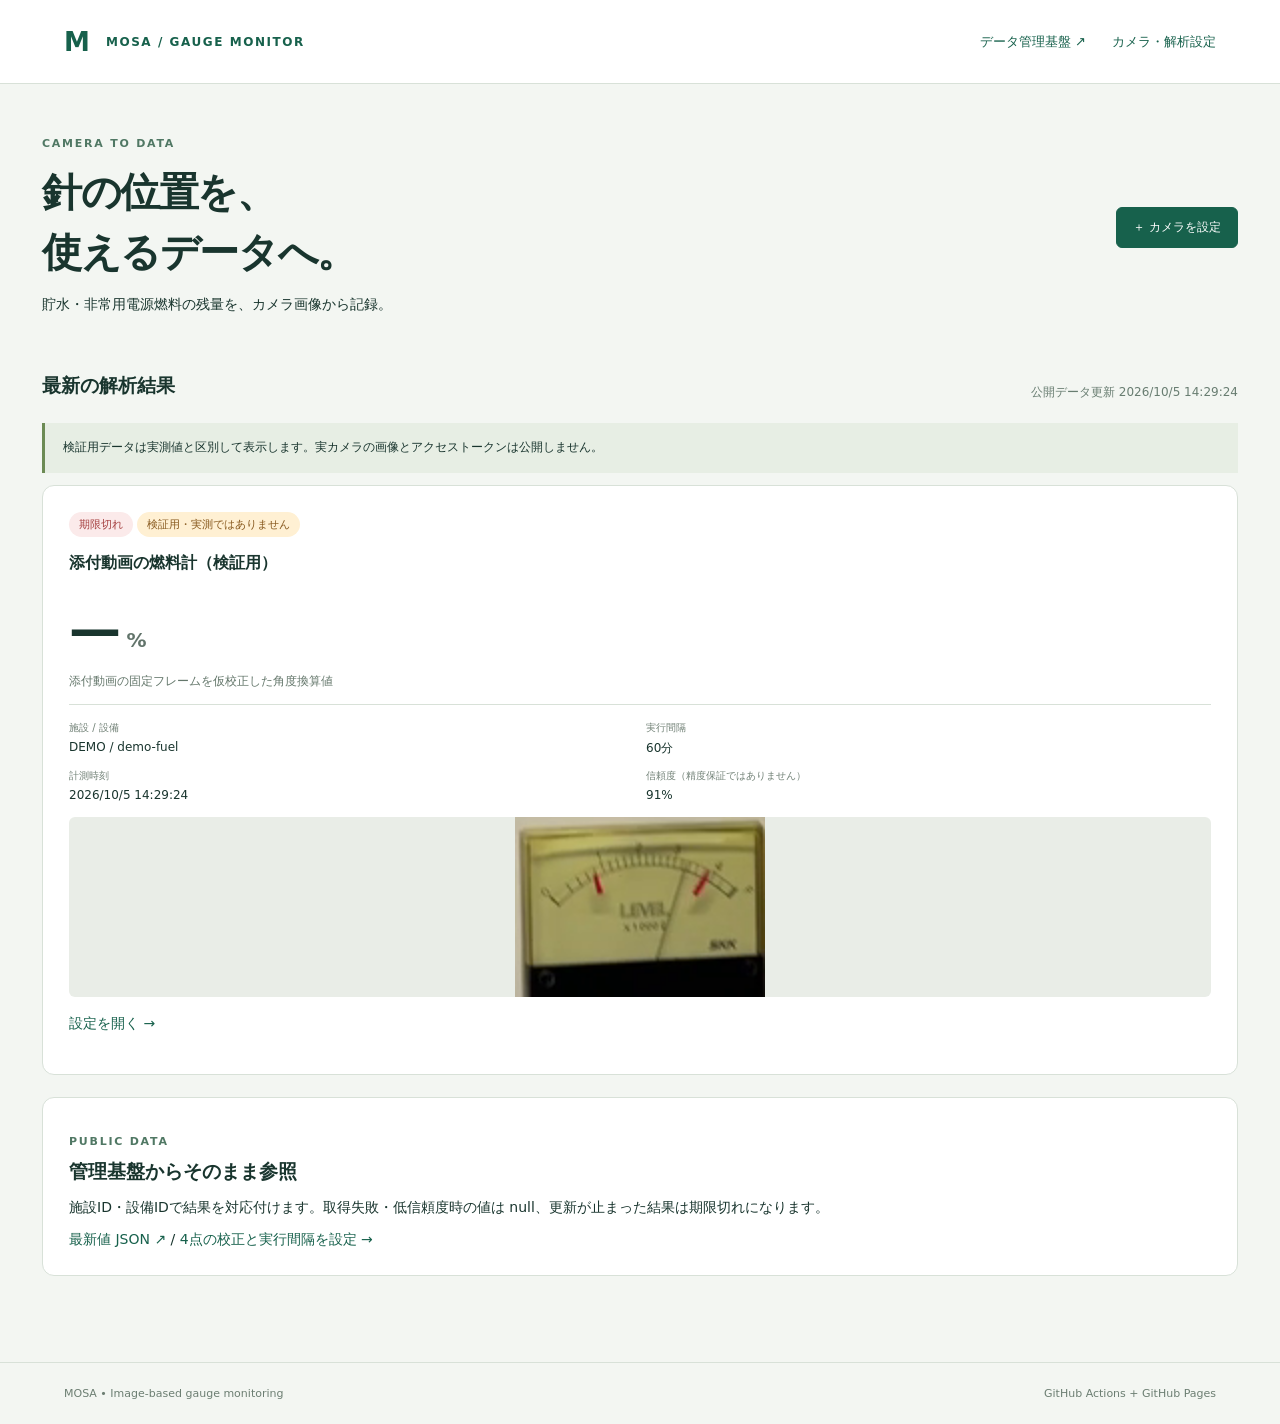
==== docs/index.html @ 387c4034 "Add calibrated camera gauge monitoring and public Pages dashboard" ====
<!doctype html><html lang="ja"><head><meta charset="utf-8"><meta name="viewport" content="width=device-width,initial-scale=1"><title>針式メーター監視 | MOSA</title><link rel="stylesheet" href="assets/style.css"></head><body><header><a class="brand" href="./">M <span>MOSA / GAUGE MONITOR</span></a><nav><a href="https://mosa-github.github.io/data_test_server_page/">データ管理基盤 ↗</a><a href="settings.html">カメラ・解析設定</a></nav></header><main><div class="hero"><div><p class="eyebrow">CAMERA TO DATA</p><h1>針の位置を、<br>使えるデータへ。</h1><p>貯水・非常用電源燃料の残量を、カメラ画像から記録。</p></div><a class="button primary" href="settings.html">＋ カメラを設定</a></div><div class="section-title"><h2>最新の解析結果</h2><span id="updated">読み込み中…</span></div><p class="notice">検証用データは実測値と区別して表示します。実カメラの画像とアクセストークンは公開しません。</p><div id="readings" class="cards"></div><section class="panel"><p class="eyebrow">PUBLIC DATA</p><h2>管理基盤からそのまま参照</h2><p>施設ID・設備IDで結果を対応付けます。取得失敗・低信頼度時の値は null、更新が止まった結果は期限切れになります。</p><a href="data/latest.json">最新値 JSON ↗</a> / <a href="settings.html">4点の校正と実行間隔を設定 →</a></section></main><footer>MOSA • Image-based gauge monitoring <span>GitHub Actions + GitHub Pages</span></footer><script type="module" src="assets/dashboard.js"></script></body></html>
---- docs/assets/style.css ----
:root{font-family:"Noto Sans JP",system-ui,sans-serif;color:#19352e;background:#f3f6f2;font-size:14px;--green:#17614c;--line:#d8e1d8}*{box-sizing:border-box}body{margin:0}a{color:var(--green);text-decoration:none}a:hover{text-decoration:underline}header{min-height:84px;background:#fff;border-bottom:1px solid var(--line);padding:20px 5vw;display:flex;align-items:center;justify-content:space-between;gap:24px}.brand{font-size:26px;font-weight:700;display:flex;align-items:center;gap:16px}.brand span{font-size:12px;letter-spacing:.13em}nav{display:flex;gap:26px;font-size:13px}main{max-width:1260px;margin:auto;padding:42px 32px 64px}.hero{display:flex;justify-content:space-between;align-items:center;margin-bottom:45px}h1{font-size:40px;line-height:1.5;letter-spacing:-.035em;margin:12px 0}h2{font-size:19px;margin:0 0 12px}h3{font-size:16px}.eyebrow{letter-spacing:.16em;font-size:11px;font-weight:700;color:#507864}.muted,small{color:#62746b}.section-title{display:flex;justify-content:space-between;align-items:center}.section-title span{font-size:12px;color:#687d71}.notice{background:#e7eee4;border-left:3px solid #6c8b54;padding:14px 18px;line-height:1.8;font-size:12px}.panel,.reading{background:white;border:1px solid var(--line);border-radius:12px;padding:26px;margin-bottom:22px}.cards{display:grid;grid-template-columns:repeat(auto-fit,minmax(280px,1fr));gap:20px}.reading .value{font-size:52px;font-weight:600;margin:25px 0 10px;letter-spacing:-.05em}.value small{font-size:20px;margin-left:8px}.badge{display:inline-block;padding:5px 10px;border-radius:20px;font-size:11px;background:#eaf4ec;color:#246044}.badge.error{background:#fbeaea;color:#a64141}.badge.demo{background:#fff0d3;color:#88591e}.meta{display:grid;grid-template-columns:1fr 1fr;gap:12px;border-top:1px solid var(--line);padding-top:16px;font-size:12px}.meta span{display:block;color:#718176;font-size:10px;margin-bottom:5px}button,.button{display:inline-flex;align-items:center;justify-content:center;gap:8px;border:1px solid #b9cbbf;background:white;color:var(--green);border-radius:6px;padding:11px 16px;font:inherit;font-size:12px;cursor:pointer}.primary{background:var(--green);color:white;border-color:var(--green)}button:disabled{opacity:.5;cursor:wait}button:hover,.button:hover{filter:brightness(.95);text-decoration:none}.toolbar{display:flex;flex-wrap:wrap;gap:10px;align-items:center;margin:15px 0}label{display:block;font-size:12px;color:#52665c;margin-bottom:14px}input,select{display:block;width:100%;margin-top:6px;padding:10px;border:1px solid #c9d5cd;border-radius:5px;background:white;color:#17382b;font:inherit;font-size:13px}input[type=checkbox]{width:auto;display:inline;margin-right:8px}input[hidden]{display:none}.grid2{display:grid;grid-template-columns:1fr 1fr;gap:0 18px}.layout{display:grid;grid-template-columns:minmax(0,1.65fr) minmax(280px,1fr);gap:24px}.stage{position:relative;line-height:0;touch-action:none;background:#182b24;min-height:240px;display:flex;align-items:center;justify-content:center;overflow:hidden;border-radius:7px}.image-wrap{position:relative;max-width:100%;width:100%}.stage img{width:100%;display:block}.stage svg{position:absolute;inset:0;width:100%;height:100%;cursor:crosshair}.point-buttons{display:grid;grid-template-columns:repeat(4,1fr);gap:8px;margin:18px 0}.point-buttons button{padding:12px 4px}.point-buttons button.active{background:var(--green);color:white}.point-list{font-size:12px;display:flex;flex-wrap:wrap;gap:12px;color:#657c6e}.result{padding:16px;background:#edf3ed;border-radius:6px;margin-top:18px;line-height:1.8}.result strong{font-size:23px;color:var(--green)}details{margin:18px 0}summary{cursor:pointer;font-weight:600;font-size:12px}details>div{margin-top:18px}.status{position:sticky;bottom:16px;background:#163b30;color:white;padding:14px 20px;border-radius:8px;margin:15px 0;white-space:pre-wrap;line-height:1.7}.status:empty{display:none}.subhero h1{font-size:30px}.subhero{margin-bottom:28px}code{word-break:break-all;font-size:12px}footer{padding:24px 5vw;border-top:1px solid var(--line);font-size:11px;color:#6c7e72;display:flex;justify-content:space-between}.hint{font-size:12px;line-height:1.8;color:#64776b}.preview{width:100%;height:180px;object-fit:contain;background:#e9ede7;border-radius:6px;margin-top:15px}@media(max-width:800px){header{padding:18px 22px;flex-wrap:wrap}nav{gap:18px}.brand span{font-size:10px}main{padding:25px 18px}.layout{grid-template-columns:1fr}.hero{display:block}h1{font-size:32px}.hero .button{margin-top:12px}.point-buttons{grid-template-columns:1fr 1fr}.panel{padding:20px}.grid2{gap:0 12px}.section-title{display:block}footer{gap:15px;flex-wrap:wrap}}
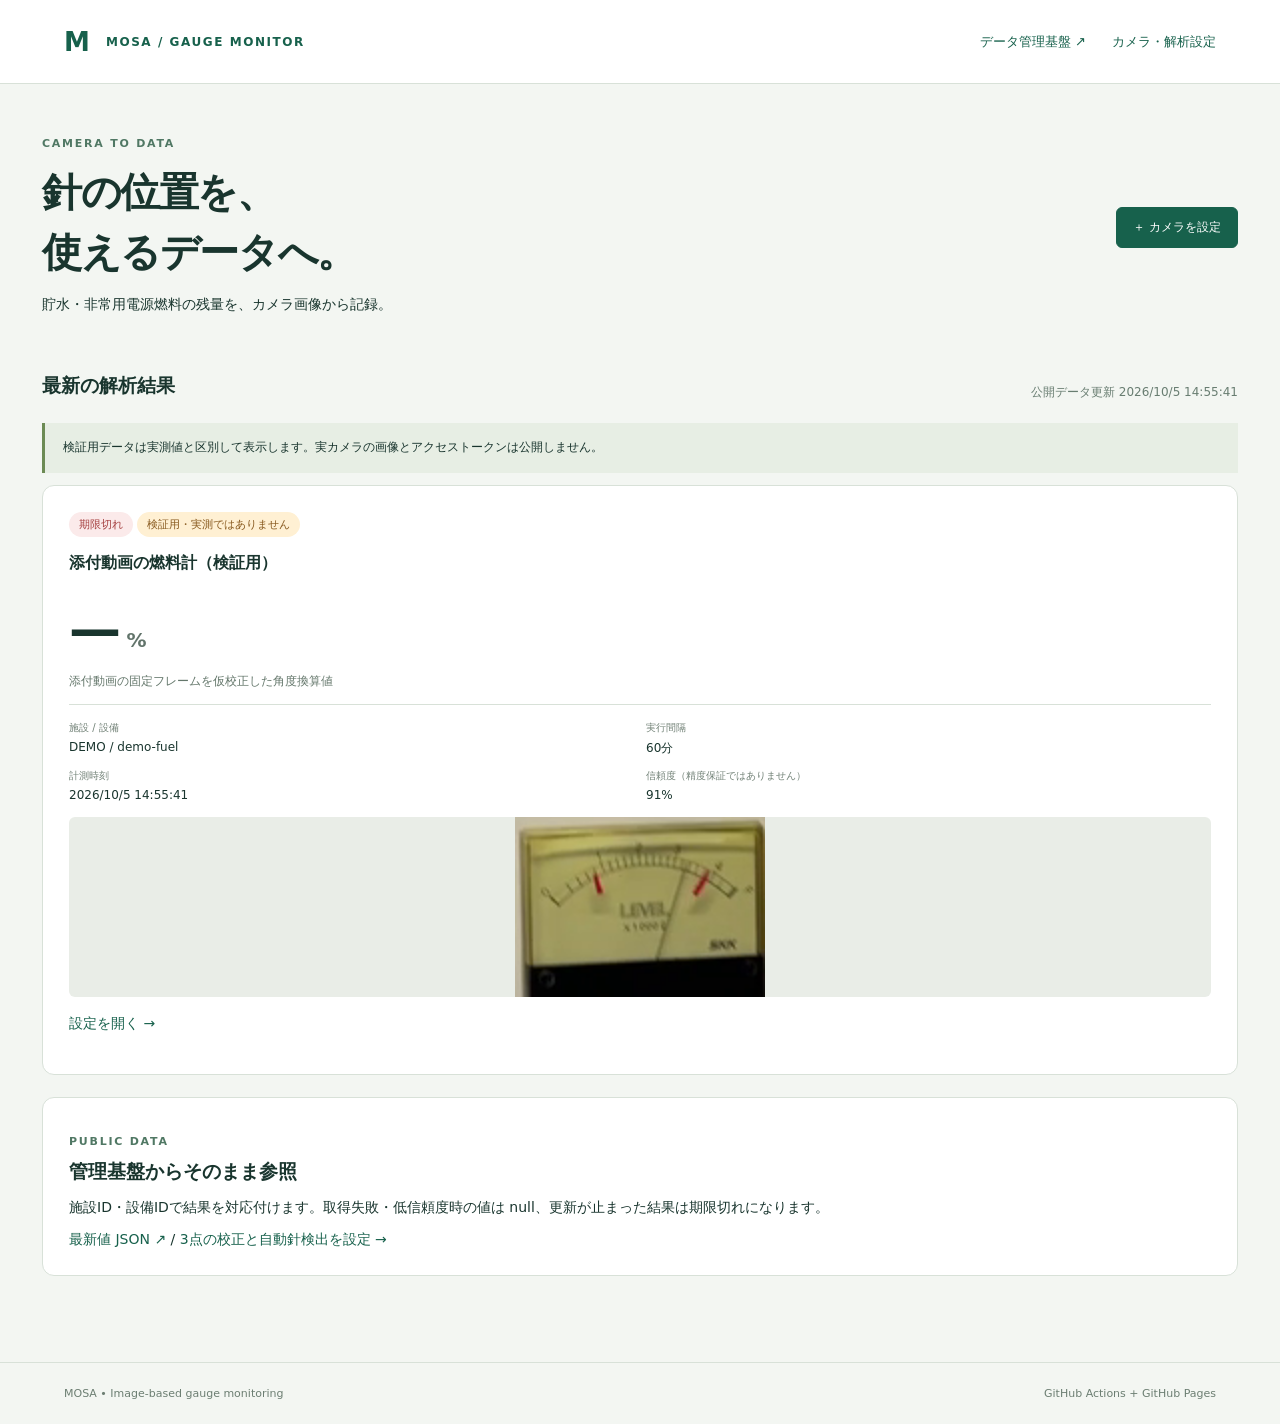
==== commit 14de28b3: "update" ====
--- a/docs/index.html
+++ b/docs/index.html
@@ -1 +1 @@
-<!doctype html><html lang="ja"><head><meta charset="utf-8"><meta name="viewport" content="width=device-width,initial-scale=1"><title>針式メーター監視 | MOSA</title><link rel="stylesheet" href="assets/style.css"></head><body><header><a class="brand" href="./">M <span>MOSA / GAUGE MONITOR</span></a><nav><a href="https://mosa-github.github.io/data_test_server_page/">データ管理基盤 ↗</a><a href="settings.html">カメラ・解析設定</a></nav></header><main><div class="hero"><div><p class="eyebrow">CAMERA TO DATA</p><h1>針の位置を、<br>使えるデータへ。</h1><p>貯水・非常用電源燃料の残量を、カメラ画像から記録。</p></div><a class="button primary" href="settings.html">＋ カメラを設定</a></div><div class="section-title"><h2>最新の解析結果</h2><span id="updated">読み込み中…</span></div><p class="notice">検証用データは実測値と区別して表示します。実カメラの画像とアクセストークンは公開しません。</p><div id="readings" class="cards"></div><section class="panel"><p class="eyebrow">PUBLIC DATA</p><h2>管理基盤からそのまま参照</h2><p>施設ID・設備IDで結果を対応付けます。取得失敗・低信頼度時の値は null、更新が止まった結果は期限切れになります。</p><a href="data/latest.json">最新値 JSON ↗</a> / <a href="settings.html">4点の校正と実行間隔を設定 →</a></section></main><footer>MOSA • Image-based gauge monitoring <span>GitHub Actions + GitHub Pages</span></footer><script type="module" src="assets/dashboard.js"></script></body></html>+<!doctype html><html lang="ja"><head><meta charset="utf-8"><meta name="viewport" content="width=device-width,initial-scale=1"><title>針式メーター監視 | MOSA</title><link rel="stylesheet" href="assets/style.css"></head><body><header><a class="brand" href="./">M <span>MOSA / GAUGE MONITOR</span></a><nav><a href="https://mosa-github.github.io/data_test_server_page/">データ管理基盤 ↗</a><a href="settings.html">カメラ・解析設定</a></nav></header><main><div class="hero"><div><p class="eyebrow">CAMERA TO DATA</p><h1>針の位置を、<br>使えるデータへ。</h1><p>貯水・非常用電源燃料の残量を、カメラ画像から記録。</p></div><a class="button primary" href="settings.html">＋ カメラを設定</a></div><div class="section-title"><h2>最新の解析結果</h2><span id="updated">読み込み中…</span></div><p class="notice">検証用データは実測値と区別して表示します。実カメラの画像とアクセストークンは公開しません。</p><div id="readings" class="cards"></div><section class="panel"><p class="eyebrow">PUBLIC DATA</p><h2>管理基盤からそのまま参照</h2><p>施設ID・設備IDで結果を対応付けます。取得失敗・低信頼度時の値は null、更新が止まった結果は期限切れになります。</p><a href="data/latest.json">最新値 JSON ↗</a> / <a href="settings.html">3点の校正と自動針検出を設定 →</a></section></main><footer>MOSA • Image-based gauge monitoring <span>GitHub Actions + GitHub Pages</span></footer><script type="module" src="assets/dashboard.js"></script></body></html>
--- a/docs/assets/style.css
+++ b/docs/assets/style.css
@@ -1 +1 @@
-:root{font-family:"Noto Sans JP",system-ui,sans-serif;color:#19352e;background:#f3f6f2;font-size:14px;--green:#17614c;--line:#d8e1d8}*{box-sizing:border-box}body{margin:0}a{color:var(--green);text-decoration:none}a:hover{text-decoration:underline}header{min-height:84px;background:#fff;border-bottom:1px solid var(--line);padding:20px 5vw;display:flex;align-items:center;justify-content:space-between;gap:24px}.brand{font-size:26px;font-weight:700;display:flex;align-items:center;gap:16px}.brand span{font-size:12px;letter-spacing:.13em}nav{display:flex;gap:26px;font-size:13px}main{max-width:1260px;margin:auto;padding:42px 32px 64px}.hero{display:flex;justify-content:space-between;align-items:center;margin-bottom:45px}h1{font-size:40px;line-height:1.5;letter-spacing:-.035em;margin:12px 0}h2{font-size:19px;margin:0 0 12px}h3{font-size:16px}.eyebrow{letter-spacing:.16em;font-size:11px;font-weight:700;color:#507864}.muted,small{color:#62746b}.section-title{display:flex;justify-content:space-between;align-items:center}.section-title span{font-size:12px;color:#687d71}.notice{background:#e7eee4;border-left:3px solid #6c8b54;padding:14px 18px;line-height:1.8;font-size:12px}.panel,.reading{background:white;border:1px solid var(--line);border-radius:12px;padding:26px;margin-bottom:22px}.cards{display:grid;grid-template-columns:repeat(auto-fit,minmax(280px,1fr));gap:20px}.reading .value{font-size:52px;font-weight:600;margin:25px 0 10px;letter-spacing:-.05em}.value small{font-size:20px;margin-left:8px}.badge{display:inline-block;padding:5px 10px;border-radius:20px;font-size:11px;background:#eaf4ec;color:#246044}.badge.error{background:#fbeaea;color:#a64141}.badge.demo{background:#fff0d3;color:#88591e}.meta{display:grid;grid-template-columns:1fr 1fr;gap:12px;border-top:1px solid var(--line);padding-top:16px;font-size:12px}.meta span{display:block;color:#718176;font-size:10px;margin-bottom:5px}button,.button{display:inline-flex;align-items:center;justify-content:center;gap:8px;border:1px solid #b9cbbf;background:white;color:var(--green);border-radius:6px;padding:11px 16px;font:inherit;font-size:12px;cursor:pointer}.primary{background:var(--green);color:white;border-color:var(--green)}button:disabled{opacity:.5;cursor:wait}button:hover,.button:hover{filter:brightness(.95);text-decoration:none}.toolbar{display:flex;flex-wrap:wrap;gap:10px;align-items:center;margin:15px 0}label{display:block;font-size:12px;color:#52665c;margin-bottom:14px}input,select{display:block;width:100%;margin-top:6px;padding:10px;border:1px solid #c9d5cd;border-radius:5px;background:white;color:#17382b;font:inherit;font-size:13px}input[type=checkbox]{width:auto;display:inline;margin-right:8px}input[hidden]{display:none}.grid2{display:grid;grid-template-columns:1fr 1fr;gap:0 18px}.layout{display:grid;grid-template-columns:minmax(0,1.65fr) minmax(280px,1fr);gap:24px}.stage{position:relative;line-height:0;touch-action:none;background:#182b24;min-height:240px;display:flex;align-items:center;justify-content:center;overflow:hidden;border-radius:7px}.image-wrap{position:relative;max-width:100%;width:100%}.stage img{width:100%;display:block}.stage svg{position:absolute;inset:0;width:100%;height:100%;cursor:crosshair}.point-buttons{display:grid;grid-template-columns:repeat(4,1fr);gap:8px;margin:18px 0}.point-buttons button{padding:12px 4px}.point-buttons button.active{background:var(--green);color:white}.point-list{font-size:12px;display:flex;flex-wrap:wrap;gap:12px;color:#657c6e}.result{padding:16px;background:#edf3ed;border-radius:6px;margin-top:18px;line-height:1.8}.result strong{font-size:23px;color:var(--green)}details{margin:18px 0}summary{cursor:pointer;font-weight:600;font-size:12px}details>div{margin-top:18px}.status{position:sticky;bottom:16px;background:#163b30;color:white;padding:14px 20px;border-radius:8px;margin:15px 0;white-space:pre-wrap;line-height:1.7}.status:empty{display:none}.subhero h1{font-size:30px}.subhero{margin-bottom:28px}code{word-break:break-all;font-size:12px}footer{padding:24px 5vw;border-top:1px solid var(--line);font-size:11px;color:#6c7e72;display:flex;justify-content:space-between}.hint{font-size:12px;line-height:1.8;color:#64776b}.preview{width:100%;height:180px;object-fit:contain;background:#e9ede7;border-radius:6px;margin-top:15px}@media(max-width:800px){header{padding:18px 22px;flex-wrap:wrap}nav{gap:18px}.brand span{font-size:10px}main{padding:25px 18px}.layout{grid-template-columns:1fr}.hero{display:block}h1{font-size:32px}.hero .button{margin-top:12px}.point-buttons{grid-template-columns:1fr 1fr}.panel{padding:20px}.grid2{gap:0 12px}.section-title{display:block}footer{gap:15px;flex-wrap:wrap}}+:root{font-family:"Noto Sans JP",system-ui,sans-serif;color:#19352e;background:#f3f6f2;font-size:14px;--green:#17614c;--line:#d8e1d8}*{box-sizing:border-box}body{margin:0}a{color:var(--green);text-decoration:none}a:hover{text-decoration:underline}header{min-height:84px;background:#fff;border-bottom:1px solid var(--line);padding:20px 5vw;display:flex;align-items:center;justify-content:space-between;gap:24px}.brand{font-size:26px;font-weight:700;display:flex;align-items:center;gap:16px}.brand span{font-size:12px;letter-spacing:.13em}nav{display:flex;gap:26px;font-size:13px}main{max-width:1260px;margin:auto;padding:42px 32px 64px}.hero{display:flex;justify-content:space-between;align-items:center;margin-bottom:45px}h1{font-size:40px;line-height:1.5;letter-spacing:-.035em;margin:12px 0}h2{font-size:19px;margin:0 0 12px}h3{font-size:16px}.eyebrow{letter-spacing:.16em;font-size:11px;font-weight:700;color:#507864}.muted,small{color:#62746b}.section-title{display:flex;justify-content:space-between;align-items:center}.section-title span{font-size:12px;color:#687d71}.notice{background:#e7eee4;border-left:3px solid #6c8b54;padding:14px 18px;line-height:1.8;font-size:12px}.panel,.reading{background:white;border:1px solid var(--line);border-radius:12px;padding:26px;margin-bottom:22px}.cards{display:grid;grid-template-columns:repeat(auto-fit,minmax(280px,1fr));gap:20px}.reading .value{font-size:52px;font-weight:600;margin:25px 0 10px;letter-spacing:-.05em}.value small{font-size:20px;margin-left:8px}.badge{display:inline-block;padding:5px 10px;border-radius:20px;font-size:11px;background:#eaf4ec;color:#246044}.badge.error{background:#fbeaea;color:#a64141}.badge.demo{background:#fff0d3;color:#88591e}.meta{display:grid;grid-template-columns:1fr 1fr;gap:12px;border-top:1px solid var(--line);padding-top:16px;font-size:12px}.meta span{display:block;color:#718176;font-size:10px;margin-bottom:5px}button,.button{display:inline-flex;align-items:center;justify-content:center;gap:8px;border:1px solid #b9cbbf;background:white;color:var(--green);border-radius:6px;padding:11px 16px;font:inherit;font-size:12px;cursor:pointer}.primary{background:var(--green);color:white;border-color:var(--green)}button:disabled{opacity:.5;cursor:wait}button:hover,.button:hover{filter:brightness(.95);text-decoration:none}.toolbar{display:flex;flex-wrap:wrap;gap:10px;align-items:center;margin:15px 0}label{display:block;font-size:12px;color:#52665c;margin-bottom:14px}input,select{display:block;width:100%;margin-top:6px;padding:10px;border:1px solid #c9d5cd;border-radius:5px;background:white;color:#17382b;font:inherit;font-size:13px}input[type=checkbox]{width:auto;display:inline;margin-right:8px}input[hidden]{display:none}.grid2{display:grid;grid-template-columns:1fr 1fr;gap:0 18px}.layout{display:grid;grid-template-columns:minmax(0,1.65fr) minmax(280px,1fr);gap:24px}.stage{position:relative;line-height:0;touch-action:none;background:#182b24;min-height:240px;display:flex;align-items:center;justify-content:center;overflow:hidden;border-radius:7px}.image-wrap{position:relative;max-width:100%;width:100%}.stage img{width:100%;display:block}.stage svg{position:absolute;inset:0;width:100%;height:100%;cursor:crosshair}.point-buttons{display:grid;grid-template-columns:repeat(3,1fr);gap:8px;margin:18px 0}.point-buttons button{padding:12px 4px}.point-buttons button.active{background:var(--green);color:white}.point-list{font-size:12px;display:flex;flex-wrap:wrap;gap:12px;color:#657c6e}.result{padding:16px;background:#edf3ed;border-radius:6px;margin-top:18px;line-height:1.8}.result strong{font-size:23px;color:var(--green)}details{margin:18px 0}summary{cursor:pointer;font-weight:600;font-size:12px}details>div{margin-top:18px}.status{position:sticky;bottom:16px;background:#163b30;color:white;padding:14px 20px;border-radius:8px;margin:15px 0;white-space:pre-wrap;line-height:1.7}.status:empty{display:none}.subhero h1{font-size:30px}.subhero{margin-bottom:28px}code{word-break:break-all;font-size:12px}footer{padding:24px 5vw;border-top:1px solid var(--line);font-size:11px;color:#6c7e72;display:flex;justify-content:space-between}.hint{font-size:12px;line-height:1.8;color:#64776b}.preview{width:100%;height:180px;object-fit:contain;background:#e9ede7;border-radius:6px;margin-top:15px}@media(max-width:800px){header{padding:18px 22px;flex-wrap:wrap}nav{gap:18px}.brand span{font-size:10px}main{padding:25px 18px}.layout{grid-template-columns:1fr}.hero{display:block}h1{font-size:32px}.hero .button{margin-top:12px}.point-buttons{grid-template-columns:1fr 1fr}.panel{padding:20px}.grid2{gap:0 12px}.section-title{display:block}footer{gap:15px;flex-wrap:wrap}}
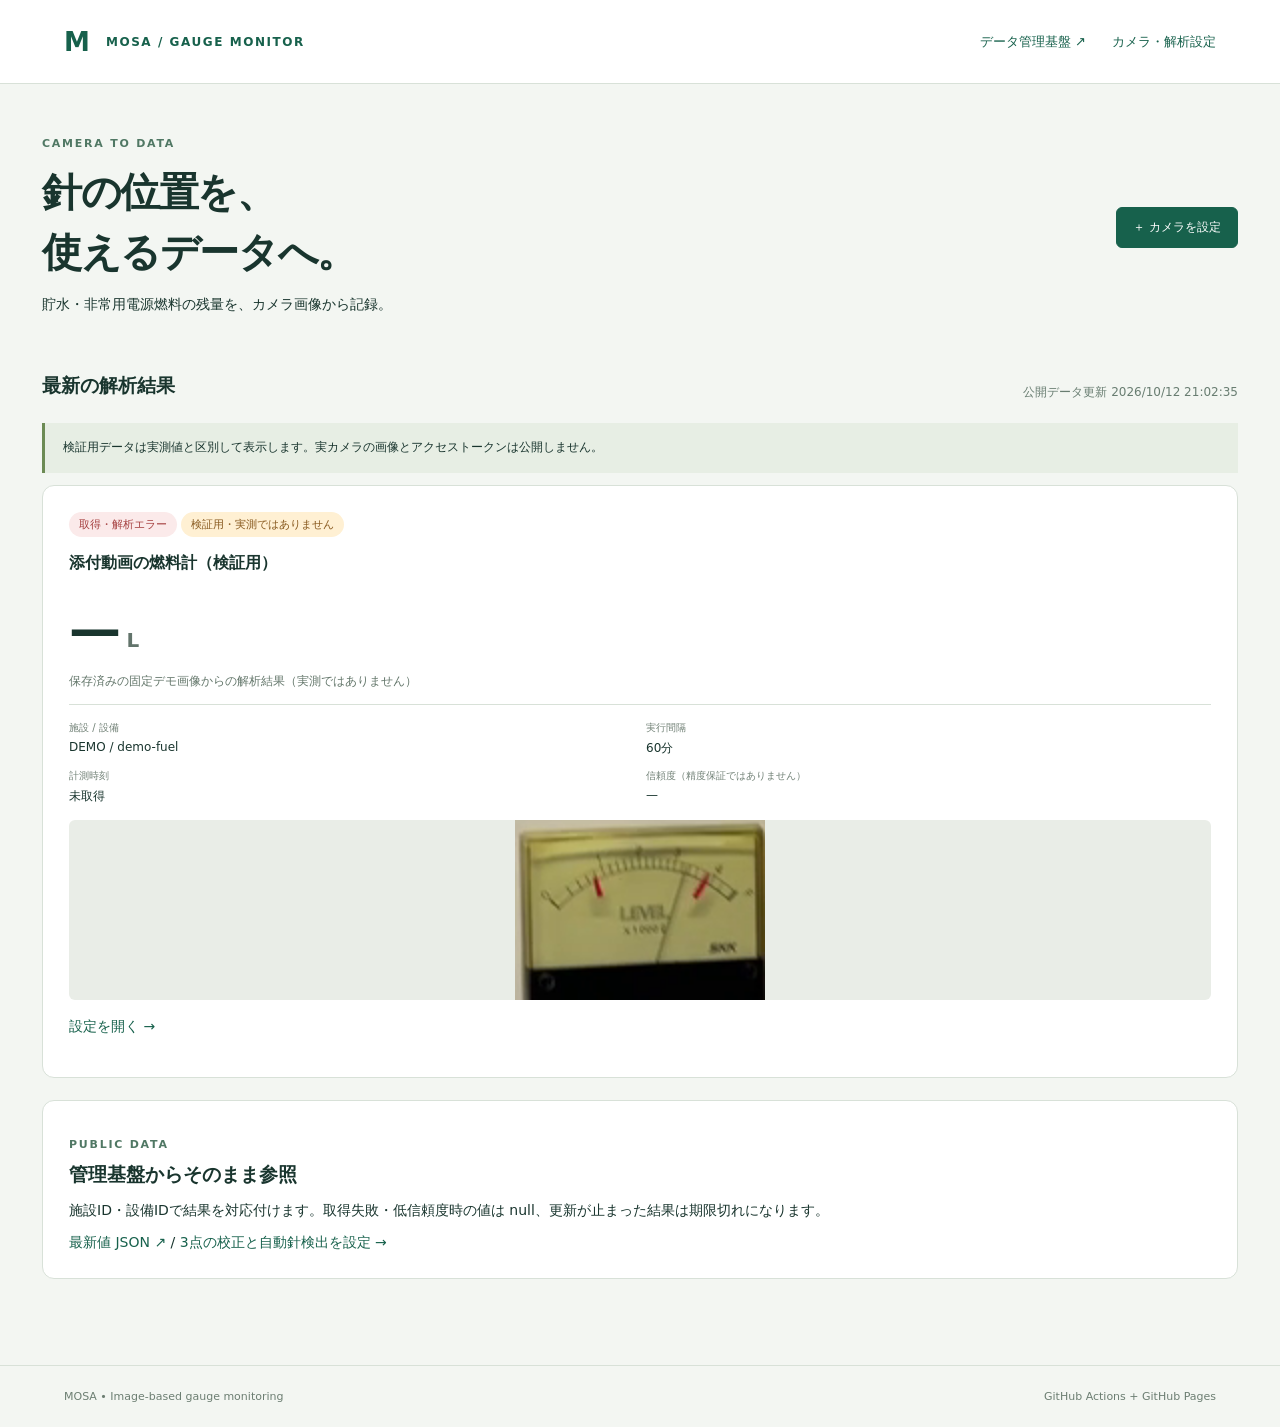
==== commit c8771c0b: "Persist uploaded demo images with gauge calibration" ====
--- a/docs/index.html
+++ b/docs/index.html
@@ -1 +1 @@
-<!doctype html><html lang="ja"><head><meta charset="utf-8"><meta name="viewport" content="width=device-width,initial-scale=1"><title>針式メーター監視 | MOSA</title><link rel="stylesheet" href="assets/style.css"></head><body><header><a class="brand" href="./">M <span>MOSA / GAUGE MONITOR</span></a><nav><a href="https://mosa-github.github.io/data_test_server_page/">データ管理基盤 ↗</a><a href="settings.html">カメラ・解析設定</a></nav></header><main><div class="hero"><div><p class="eyebrow">CAMERA TO DATA</p><h1>針の位置を、<br>使えるデータへ。</h1><p>貯水・非常用電源燃料の残量を、カメラ画像から記録。</p></div><a class="button primary" href="settings.html">＋ カメラを設定</a></div><div class="section-title"><h2>最新の解析結果</h2><span id="updated">読み込み中…</span></div><p class="notice">検証用データは実測値と区別して表示します。実カメラの画像とアクセストークンは公開しません。</p><div id="readings" class="cards"></div><section class="panel"><p class="eyebrow">PUBLIC DATA</p><h2>管理基盤からそのまま参照</h2><p>施設ID・設備IDで結果を対応付けます。取得失敗・低信頼度時の値は null、更新が止まった結果は期限切れになります。</p><a href="data/latest.json">最新値 JSON ↗</a> / <a href="settings.html">3点の校正と自動針検出を設定 →</a></section></main><footer>MOSA • Image-based gauge monitoring <span>GitHub Actions + GitHub Pages</span></footer><script type="module" src="assets/dashboard.js"></script></body></html>+<!doctype html><html lang="ja"><head><meta charset="utf-8"><meta name="viewport" content="width=device-width,initial-scale=1"><title>針式メーター監視 | MOSA</title><link rel="stylesheet" href="assets/style.css"></head><body><header><a class="brand" href="./">M <span>MOSA / GAUGE MONITOR</span></a><nav><a href="https://mosa-github.github.io/data_test_server_page/">データ管理基盤 ↗</a><a href="settings.html">カメラ・解析設定</a></nav></header><main><div class="hero"><div><p class="eyebrow">CAMERA TO DATA</p><h1>針の位置を、<br>使えるデータへ。</h1><p>貯水・非常用電源燃料の残量を、カメラ画像から記録。</p></div><a class="button primary" href="settings.html">＋ カメラを設定</a></div><div class="section-title"><h2>最新の解析結果</h2><span id="updated">読み込み中…</span></div><p class="notice">検証用データは実測値と区別して表示します。実カメラの画像とアクセストークンは公開しません。</p><div id="readings" class="cards"></div><section class="panel"><p class="eyebrow">PUBLIC DATA</p><h2>管理基盤からそのまま参照</h2><p>施設ID・設備IDで結果を対応付けます。取得失敗・低信頼度時の値は null、更新が止まった結果は期限切れになります。</p><a href="data/latest.json">最新値 JSON ↗</a> / <a href="settings.html">3点の校正と自動針検出を設定 →</a></section></main><footer>MOSA • Image-based gauge monitoring <span>GitHub Actions + GitHub Pages</span></footer><script type="module" src="assets/dashboard.js?v=20261013-1"></script></body></html>
--- a/docs/assets/style.css
+++ b/docs/assets/style.css
@@ -1 +1,11 @@
-:root{font-family:"Noto Sans JP",system-ui,sans-serif;color:#19352e;background:#f3f6f2;font-size:14px;--green:#17614c;--line:#d8e1d8}*{box-sizing:border-box}body{margin:0}a{color:var(--green);text-decoration:none}a:hover{text-decoration:underline}header{min-height:84px;background:#fff;border-bottom:1px solid var(--line);padding:20px 5vw;display:flex;align-items:center;justify-content:space-between;gap:24px}.brand{font-size:26px;font-weight:700;display:flex;align-items:center;gap:16px}.brand span{font-size:12px;letter-spacing:.13em}nav{display:flex;gap:26px;font-size:13px}main{max-width:1260px;margin:auto;padding:42px 32px 64px}.hero{display:flex;justify-content:space-between;align-items:center;margin-bottom:45px}h1{font-size:40px;line-height:1.5;letter-spacing:-.035em;margin:12px 0}h2{font-size:19px;margin:0 0 12px}h3{font-size:16px}.eyebrow{letter-spacing:.16em;font-size:11px;font-weight:700;color:#507864}.muted,small{color:#62746b}.section-title{display:flex;justify-content:space-between;align-items:center}.section-title span{font-size:12px;color:#687d71}.notice{background:#e7eee4;border-left:3px solid #6c8b54;padding:14px 18px;line-height:1.8;font-size:12px}.panel,.reading{background:white;border:1px solid var(--line);border-radius:12px;padding:26px;margin-bottom:22px}.cards{display:grid;grid-template-columns:repeat(auto-fit,minmax(280px,1fr));gap:20px}.reading .value{font-size:52px;font-weight:600;margin:25px 0 10px;letter-spacing:-.05em}.value small{font-size:20px;margin-left:8px}.badge{display:inline-block;padding:5px 10px;border-radius:20px;font-size:11px;background:#eaf4ec;color:#246044}.badge.error{background:#fbeaea;color:#a64141}.badge.demo{background:#fff0d3;color:#88591e}.meta{display:grid;grid-template-columns:1fr 1fr;gap:12px;border-top:1px solid var(--line);padding-top:16px;font-size:12px}.meta span{display:block;color:#718176;font-size:10px;margin-bottom:5px}button,.button{display:inline-flex;align-items:center;justify-content:center;gap:8px;border:1px solid #b9cbbf;background:white;color:var(--green);border-radius:6px;padding:11px 16px;font:inherit;font-size:12px;cursor:pointer}.primary{background:var(--green);color:white;border-color:var(--green)}button:disabled{opacity:.5;cursor:wait}button:hover,.button:hover{filter:brightness(.95);text-decoration:none}.toolbar{display:flex;flex-wrap:wrap;gap:10px;align-items:center;margin:15px 0}label{display:block;font-size:12px;color:#52665c;margin-bottom:14px}input,select{display:block;width:100%;margin-top:6px;padding:10px;border:1px solid #c9d5cd;border-radius:5px;background:white;color:#17382b;font:inherit;font-size:13px}input[type=checkbox]{width:auto;display:inline;margin-right:8px}input[hidden]{display:none}.grid2{display:grid;grid-template-columns:1fr 1fr;gap:0 18px}.layout{display:grid;grid-template-columns:minmax(0,1.65fr) minmax(280px,1fr);gap:24px}.stage{position:relative;line-height:0;touch-action:none;background:#182b24;min-height:240px;display:flex;align-items:center;justify-content:center;overflow:hidden;border-radius:7px}.image-wrap{position:relative;max-width:100%;width:100%}.stage img{width:100%;display:block}.stage svg{position:absolute;inset:0;width:100%;height:100%;cursor:crosshair}.point-buttons{display:grid;grid-template-columns:repeat(3,1fr);gap:8px;margin:18px 0}.point-buttons button{padding:12px 4px}.point-buttons button.active{background:var(--green);color:white}.point-list{font-size:12px;display:flex;flex-wrap:wrap;gap:12px;color:#657c6e}.result{padding:16px;background:#edf3ed;border-radius:6px;margin-top:18px;line-height:1.8}.result strong{font-size:23px;color:var(--green)}details{margin:18px 0}summary{cursor:pointer;font-weight:600;font-size:12px}details>div{margin-top:18px}.status{position:sticky;bottom:16px;background:#163b30;color:white;padding:14px 20px;border-radius:8px;margin:15px 0;white-space:pre-wrap;line-height:1.7}.status:empty{display:none}.subhero h1{font-size:30px}.subhero{margin-bottom:28px}code{word-break:break-all;font-size:12px}footer{padding:24px 5vw;border-top:1px solid var(--line);font-size:11px;color:#6c7e72;display:flex;justify-content:space-between}.hint{font-size:12px;line-height:1.8;color:#64776b}.preview{width:100%;height:180px;object-fit:contain;background:#e9ede7;border-radius:6px;margin-top:15px}@media(max-width:800px){header{padding:18px 22px;flex-wrap:wrap}nav{gap:18px}.brand span{font-size:10px}main{padding:25px 18px}.layout{grid-template-columns:1fr}.hero{display:block}h1{font-size:32px}.hero .button{margin-top:12px}.point-buttons{grid-template-columns:1fr 1fr}.panel{padding:20px}.grid2{gap:0 12px}.section-title{display:block}footer{gap:15px;flex-wrap:wrap}}+:root{font-family:"Noto Sans JP",system-ui,sans-serif;color:#19352e;background:#f3f6f2;font-size:14px;--green:#17614c;--line:#d8e1d8}*{box-sizing:border-box}body{margin:0}a{color:var(--green);text-decoration:none}a:hover{text-decoration:underline}header{min-height:84px;background:#fff;border-bottom:1px solid var(--line);padding:20px 5vw;display:flex;align-items:center;justify-content:space-between;gap:24px}.brand{font-size:26px;font-weight:700;display:flex;align-items:center;gap:16px}.brand span{font-size:12px;letter-spacing:.13em}nav{display:flex;gap:26px;font-size:13px}main{max-width:1260px;margin:auto;padding:42px 32px 64px}.hero{display:flex;justify-content:space-between;align-items:center;margin-bottom:45px}h1{font-size:40px;line-height:1.5;letter-spacing:-.035em;margin:12px 0}h2{font-size:19px;margin:0 0 12px}h3{font-size:16px}.eyebrow{letter-spacing:.16em;font-size:11px;font-weight:700;color:#507864}.muted,small{color:#62746b}.section-title{display:flex;justify-content:space-between;align-items:center}.section-title span{font-size:12px;color:#687d71}.notice{background:#e7eee4;border-left:3px solid #6c8b54;padding:14px 18px;line-height:1.8;font-size:12px}.panel,.reading{background:white;border:1px solid var(--line);border-radius:12px;padding:26px;margin-bottom:22px}.cards{display:grid;grid-template-columns:repeat(auto-fit,minmax(280px,1fr));gap:20px}.reading .value{font-size:52px;font-weight:600;margin:25px 0 10px;letter-spacing:-.05em}.value small{font-size:20px;margin-left:8px}.badge{display:inline-block;padding:5px 10px;border-radius:20px;font-size:11px;background:#eaf4ec;color:#246044}.badge.error{background:#fbeaea;color:#a64141}.badge.demo{background:#fff0d3;color:#88591e}.meta{display:grid;grid-template-columns:1fr 1fr;gap:12px;border-top:1px solid var(--line);padding-top:16px;font-size:12px}.meta span{display:block;color:#718176;font-size:10px;margin-bottom:5px}button,.button{display:inline-flex;align-items:center;justify-content:center;gap:8px;border:1px solid #b9cbbf;background:white;color:var(--green);border-radius:6px;padding:11px 16px;font:inherit;font-size:12px;cursor:pointer}.primary{background:var(--green);color:white;border-color:var(--green)}button:disabled{opacity:.5;cursor:wait}button:hover,.button:hover{filter:brightness(.95);text-decoration:none}.toolbar{display:flex;flex-wrap:wrap;gap:10px;align-items:center;margin:15px 0}label{display:block;font-size:12px;color:#52665c;margin-bottom:14px}input,select{display:block;width:100%;margin-top:6px;padding:10px;border:1px solid #c9d5cd;border-radius:5px;background:white;color:#17382b;font:inherit;font-size:13px}input[type=checkbox]{width:auto;display:inline;margin-right:8px}input[hidden]{display:none}.grid2{display:grid;grid-template-columns:1fr 1fr;gap:0 18px}.layout{display:grid;grid-template-columns:minmax(0,1.65fr) minmax(280px,1fr);gap:24px}.stage{position:relative;line-height:0;touch-action:none;background:#182b24;min-height:240px;display:flex;align-items:center;justify-content:center;overflow:hidden;border-radius:7px}.image-wrap{position:relative;max-width:100%;width:100%}.stage img{width:100%;display:block}.stage svg{position:absolute;inset:0;width:100%;height:100%;cursor:crosshair}.point-buttons{display:grid;grid-template-columns:repeat(3,1fr);gap:8px;margin:18px 0}.point-buttons button{padding:12px 4px}.point-buttons button.active{background:var(--green);color:white}.point-list{font-size:12px;display:flex;flex-wrap:wrap;gap:12px;color:#657c6e}.result{padding:16px;background:#edf3ed;border-radius:6px;margin-top:18px;line-height:1.8}.result strong{font-size:23px;color:var(--green)}details{margin:18px 0}summary{cursor:pointer;font-weight:600;font-size:12px}details>div{margin-top:18px}.status{position:sticky;bottom:16px;background:#163b30;color:white;padding:14px 20px;border-radius:8px;margin:15px 0;white-space:pre-wrap;line-height:1.7}.status:empty{display:none}.subhero h1{font-size:30px}.subhero{margin-bottom:28px}code{word-break:break-all;font-size:12px}footer{padding:24px 5vw;border-top:1px solid var(--line);font-size:11px;color:#6c7e72;display:flex;justify-content:space-between}.hint{font-size:12px;line-height:1.8;color:#64776b}.preview{width:100%;height:180px;object-fit:contain;background:#e9ede7;border-radius:6px;margin-top:15px}@media(max-width:800px){header{padding:18px 22px;flex-wrap:wrap}nav{gap:18px}.brand span{font-size:10px}main{padding:25px 18px}.layout{grid-template-columns:1fr}.hero{display:block}h1{font-size:32px}.hero .button{margin-top:12px}.point-buttons{grid-template-columns:1fr 1fr}.panel{padding:20px}.grid2{gap:0 12px}.section-title{display:block}footer{gap:15px;flex-wrap:wrap}}.step-caption{font-size:12px;margin:18px 0 8px;color:#425b50}.perspective-buttons{display:grid;grid-template-columns:repeat(4,1fr);gap:8px;margin:12px 0}.perspective-buttons button.active{background:#7b2cbf;color:white;border-color:#7b2cbf}.disabled-controls{opacity:.45}.disabled-controls button{pointer-events:none}.test-box{margin-top:18px;border:1px solid #c9d8cf;background:#f7faf7;border-radius:9px;padding:16px;display:grid;grid-template-columns:minmax(0,1fr) auto;gap:10px 18px;align-items:center}.test-box p{margin:5px 0 0}.test-button{white-space:nowrap}.test-result{grid-column:1/-1;padding:12px 14px;border-radius:6px;background:#edf1ed;color:#586a60;line-height:1.7}.test-result strong{font-size:18px}.test-result.success{background:#e9f6ec;color:#1f653a;border:1px solid #b8dbbf}.test-result.error{background:#fff0ef;color:#9d2d27;border:1px solid #efc0bc}.test-result.running{background:#eef3f0;color:#466056}.publish-guide{background:#f5f8f4;border:1px solid #d7e1d7;border-radius:8px;padding:16px 18px;margin:12px 0 18px}.publish-guide h3{margin:0 0 8px}.publish-guide ol{margin:0;padding-left:22px;line-height:1.85;font-size:12px;color:#4e6358}.publish-guide li+li{margin-top:6px}@media(max-width:800px){.perspective-buttons{grid-template-columns:1fr 1fr}.test-box{grid-template-columns:1fr}.test-button{width:100%}}
+
+
+.source-status{margin:.65rem 0;padding:.7rem .85rem;border:1px solid #cfdad5;border-radius:10px;background:#f7faf8;line-height:1.55}
+.source-status.ok{border-color:#8fc7b1;background:#effaf5}
+.source-status.warn{border-color:#e3b663;background:#fff8e8}
+.source-status.off{color:#52645c;background:#f4f6f5}
+
+.simple-publish{background:#f4faf6;border:1px solid #b9d6c5;border-radius:10px;padding:18px;margin:12px 0 16px}.simple-publish h3{margin:0 0 12px}.publish-steps{display:grid;grid-template-columns:repeat(3,1fr);gap:10px;margin:10px 0 16px}.publish-steps>div{display:flex;align-items:flex-start;gap:9px;padding:11px;background:white;border:1px solid #d7e4db;border-radius:8px;font-size:12px;line-height:1.6}.publish-steps strong{display:flex;align-items:center;justify-content:center;min-width:24px;height:24px;border-radius:50%;background:var(--green);color:white}.publish-main{width:100%;font-size:15px;font-weight:700;padding:15px 18px}.camera-secret-note{background:#fff8e8;border:1px solid #e4c47f;border-radius:8px;padding:13px 15px;font-size:12px;line-height:1.8;margin-bottom:16px}.publish-readiness{display:grid;gap:7px;margin:10px 0 14px}.ready-row{display:flex;justify-content:space-between;gap:12px;padding:9px 11px;border-radius:7px;font-size:12px}.ready-row.ok{background:#e9f6ec;color:#245f3c}.ready-row.warn{background:#fff0ef;color:#9d2d27}.field-invalid{border:2px solid #c33!important;background:#fff6f5!important;box-shadow:0 0 0 2px rgba(195,51,51,.08)}.muted-inline{font-weight:400;color:#6c7e72}@media(max-width:800px){.publish-steps{grid-template-columns:1fr}.ready-row{display:block}.ready-row strong{display:block;margin-bottom:3px}}
+
+.danger-button{background:#fff0ef;color:#a62b22;border-color:#e6b6b1}.publish-delete{width:100%;margin-top:10px}.public-url-row{display:flex;gap:8px;align-items:center;margin-top:10px}.public-url-row code{flex:1;background:#fff;padding:9px 10px;border-radius:6px;border:1px solid #e4d6af;overflow-wrap:anywhere}@media(max-width:800px){.public-url-row{flex-direction:column;align-items:stretch}}
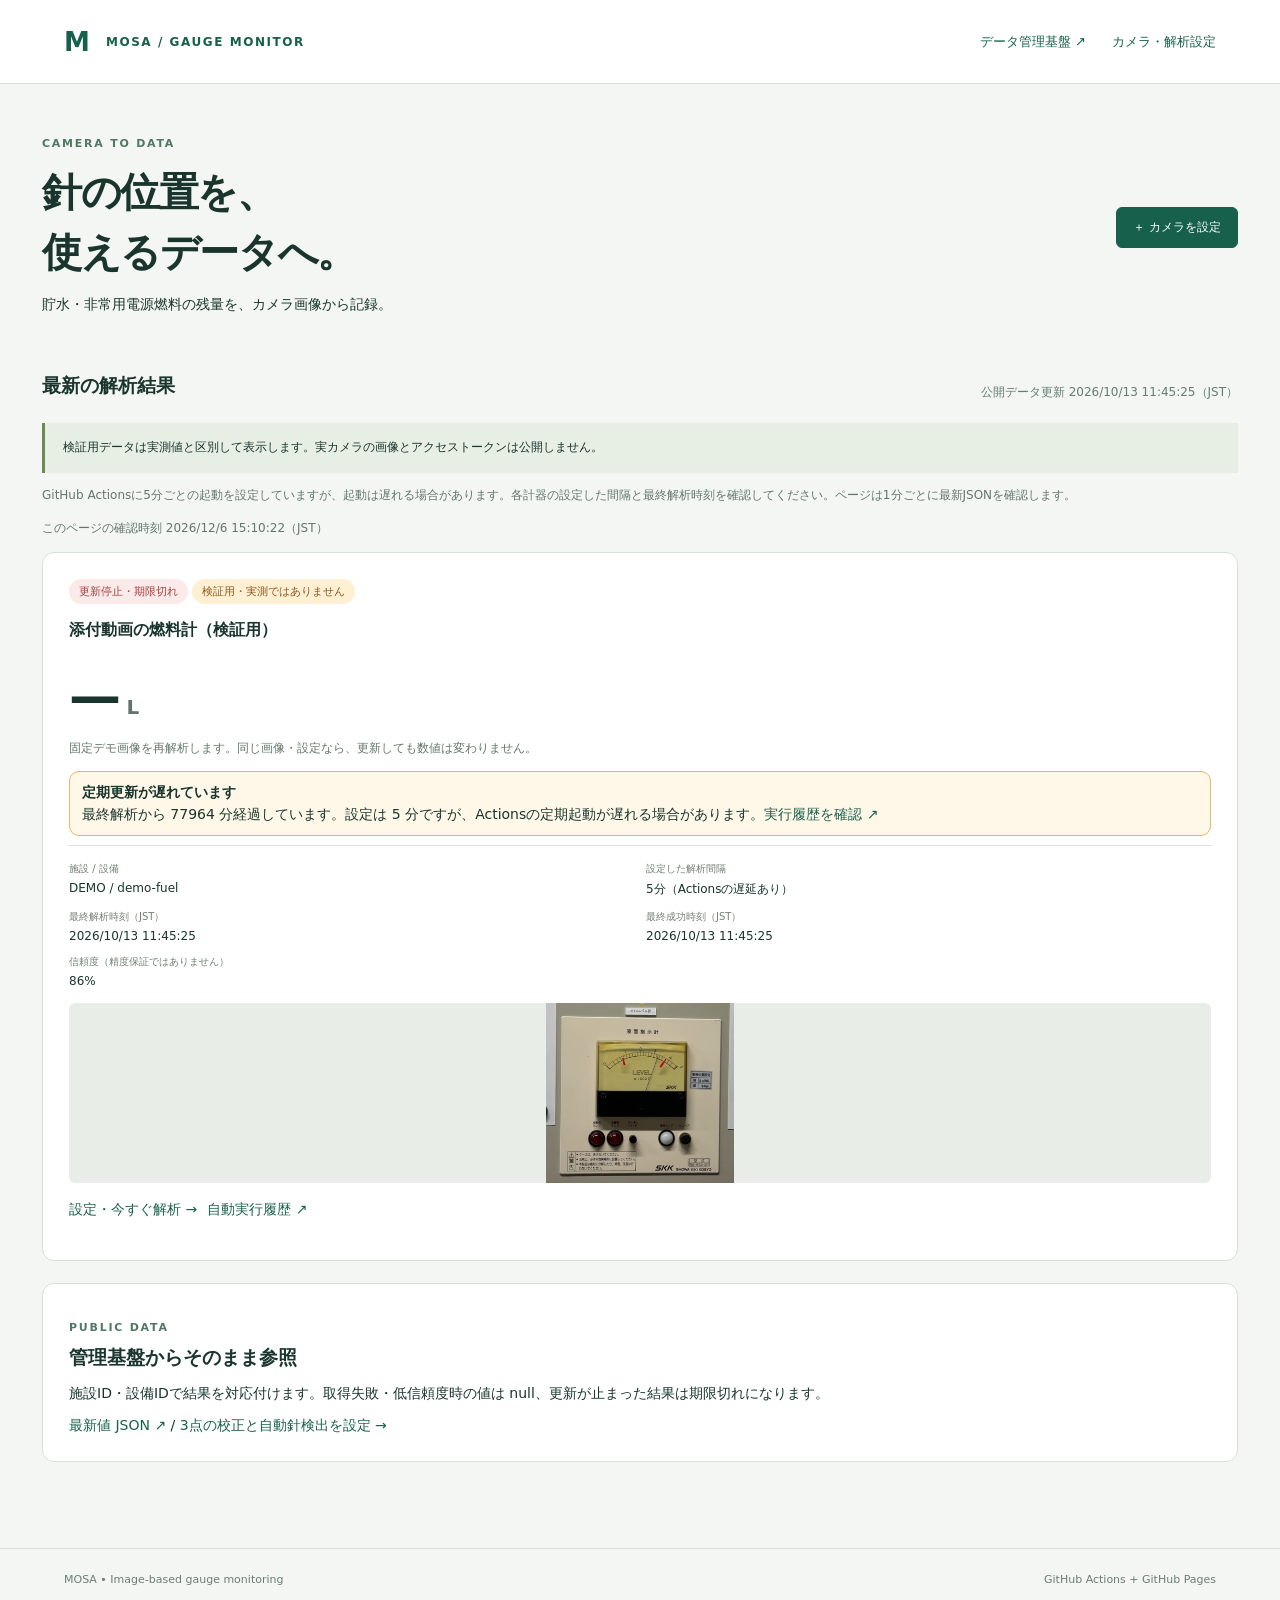
==== commit d006783a: "Clarify update delays and preserve scheduled gauge intervals" ====
--- a/docs/index.html
+++ b/docs/index.html
@@ -1 +1 @@
-<!doctype html><html lang="ja"><head><meta charset="utf-8"><meta name="viewport" content="width=device-width,initial-scale=1"><title>針式メーター監視 | MOSA</title><link rel="stylesheet" href="assets/style.css"></head><body><header><a class="brand" href="./">M <span>MOSA / GAUGE MONITOR</span></a><nav><a href="https://mosa-github.github.io/data_test_server_page/">データ管理基盤 ↗</a><a href="settings.html">カメラ・解析設定</a></nav></header><main><div class="hero"><div><p class="eyebrow">CAMERA TO DATA</p><h1>針の位置を、<br>使えるデータへ。</h1><p>貯水・非常用電源燃料の残量を、カメラ画像から記録。</p></div><a class="button primary" href="settings.html">＋ カメラを設定</a></div><div class="section-title"><h2>最新の解析結果</h2><span id="updated">読み込み中…</span></div><p class="notice">検証用データは実測値と区別して表示します。実カメラの画像とアクセストークンは公開しません。</p><div id="readings" class="cards"></div><section class="panel"><p class="eyebrow">PUBLIC DATA</p><h2>管理基盤からそのまま参照</h2><p>施設ID・設備IDで結果を対応付けます。取得失敗・低信頼度時の値は null、更新が止まった結果は期限切れになります。</p><a href="data/latest.json">最新値 JSON ↗</a> / <a href="settings.html">3点の校正と自動針検出を設定 →</a></section></main><footer>MOSA • Image-based gauge monitoring <span>GitHub Actions + GitHub Pages</span></footer><script type="module" src="assets/dashboard.js?v=20261013-1"></script></body></html>+<!doctype html><html lang="ja"><head><meta charset="utf-8"><meta name="viewport" content="width=device-width,initial-scale=1"><title>針式メーター監視 | MOSA</title><link rel="stylesheet" href="assets/style.css"></head><body><header><a class="brand" href="./">M <span>MOSA / GAUGE MONITOR</span></a><nav><a href="https://mosa-github.github.io/data_test_server_page/">データ管理基盤 ↗</a><a href="settings.html">カメラ・解析設定</a></nav></header><main><div class="hero"><div><p class="eyebrow">CAMERA TO DATA</p><h1>針の位置を、<br>使えるデータへ。</h1><p>貯水・非常用電源燃料の残量を、カメラ画像から記録。</p></div><a class="button primary" href="settings.html">＋ カメラを設定</a></div><div class="section-title"><h2>最新の解析結果</h2><span id="updated">読み込み中…</span></div><p class="notice">検証用データは実測値と区別して表示します。実カメラの画像とアクセストークンは公開しません。</p><p class="hint">GitHub Actionsに5分ごとの起動を設定していますが、起動は遅れる場合があります。各計器の設定した間隔と最終解析時刻を確認してください。ページは1分ごとに最新JSONを確認します。</p><p id="lastChecked" class="hint" role="status"></p><div id="readings" class="cards"></div><section class="panel"><p class="eyebrow">PUBLIC DATA</p><h2>管理基盤からそのまま参照</h2><p>施設ID・設備IDで結果を対応付けます。取得失敗・低信頼度時の値は null、更新が止まった結果は期限切れになります。</p><a href="data/latest.json">最新値 JSON ↗</a> / <a href="settings.html">3点の校正と自動針検出を設定 →</a></section></main><footer>MOSA • Image-based gauge monitoring <span>GitHub Actions + GitHub Pages</span></footer><script type="module" src="assets/dashboard.js?v=20261013-2"></script></body></html>
--- a/docs/assets/style.css
+++ b/docs/assets/style.css
@@ -9,3 +9,5 @@
 .simple-publish{background:#f4faf6;border:1px solid #b9d6c5;border-radius:10px;padding:18px;margin:12px 0 16px}.simple-publish h3{margin:0 0 12px}.publish-steps{display:grid;grid-template-columns:repeat(3,1fr);gap:10px;margin:10px 0 16px}.publish-steps>div{display:flex;align-items:flex-start;gap:9px;padding:11px;background:white;border:1px solid #d7e4db;border-radius:8px;font-size:12px;line-height:1.6}.publish-steps strong{display:flex;align-items:center;justify-content:center;min-width:24px;height:24px;border-radius:50%;background:var(--green);color:white}.publish-main{width:100%;font-size:15px;font-weight:700;padding:15px 18px}.camera-secret-note{background:#fff8e8;border:1px solid #e4c47f;border-radius:8px;padding:13px 15px;font-size:12px;line-height:1.8;margin-bottom:16px}.publish-readiness{display:grid;gap:7px;margin:10px 0 14px}.ready-row{display:flex;justify-content:space-between;gap:12px;padding:9px 11px;border-radius:7px;font-size:12px}.ready-row.ok{background:#e9f6ec;color:#245f3c}.ready-row.warn{background:#fff0ef;color:#9d2d27}.field-invalid{border:2px solid #c33!important;background:#fff6f5!important;box-shadow:0 0 0 2px rgba(195,51,51,.08)}.muted-inline{font-weight:400;color:#6c7e72}@media(max-width:800px){.publish-steps{grid-template-columns:1fr}.ready-row{display:block}.ready-row strong{display:block;margin-bottom:3px}}
 
 .danger-button{background:#fff0ef;color:#a62b22;border-color:#e6b6b1}.publish-delete{width:100%;margin-top:10px}.public-url-row{display:flex;gap:8px;align-items:center;margin-top:10px}.public-url-row code{flex:1;background:#fff;padding:9px 10px;border-radius:6px;border:1px solid #e4d6af;overflow-wrap:anywhere}@media(max-width:800px){.public-url-row{flex-direction:column;align-items:stretch}}
+
+.badge.warn{background:#fff0d3;color:#88591e}
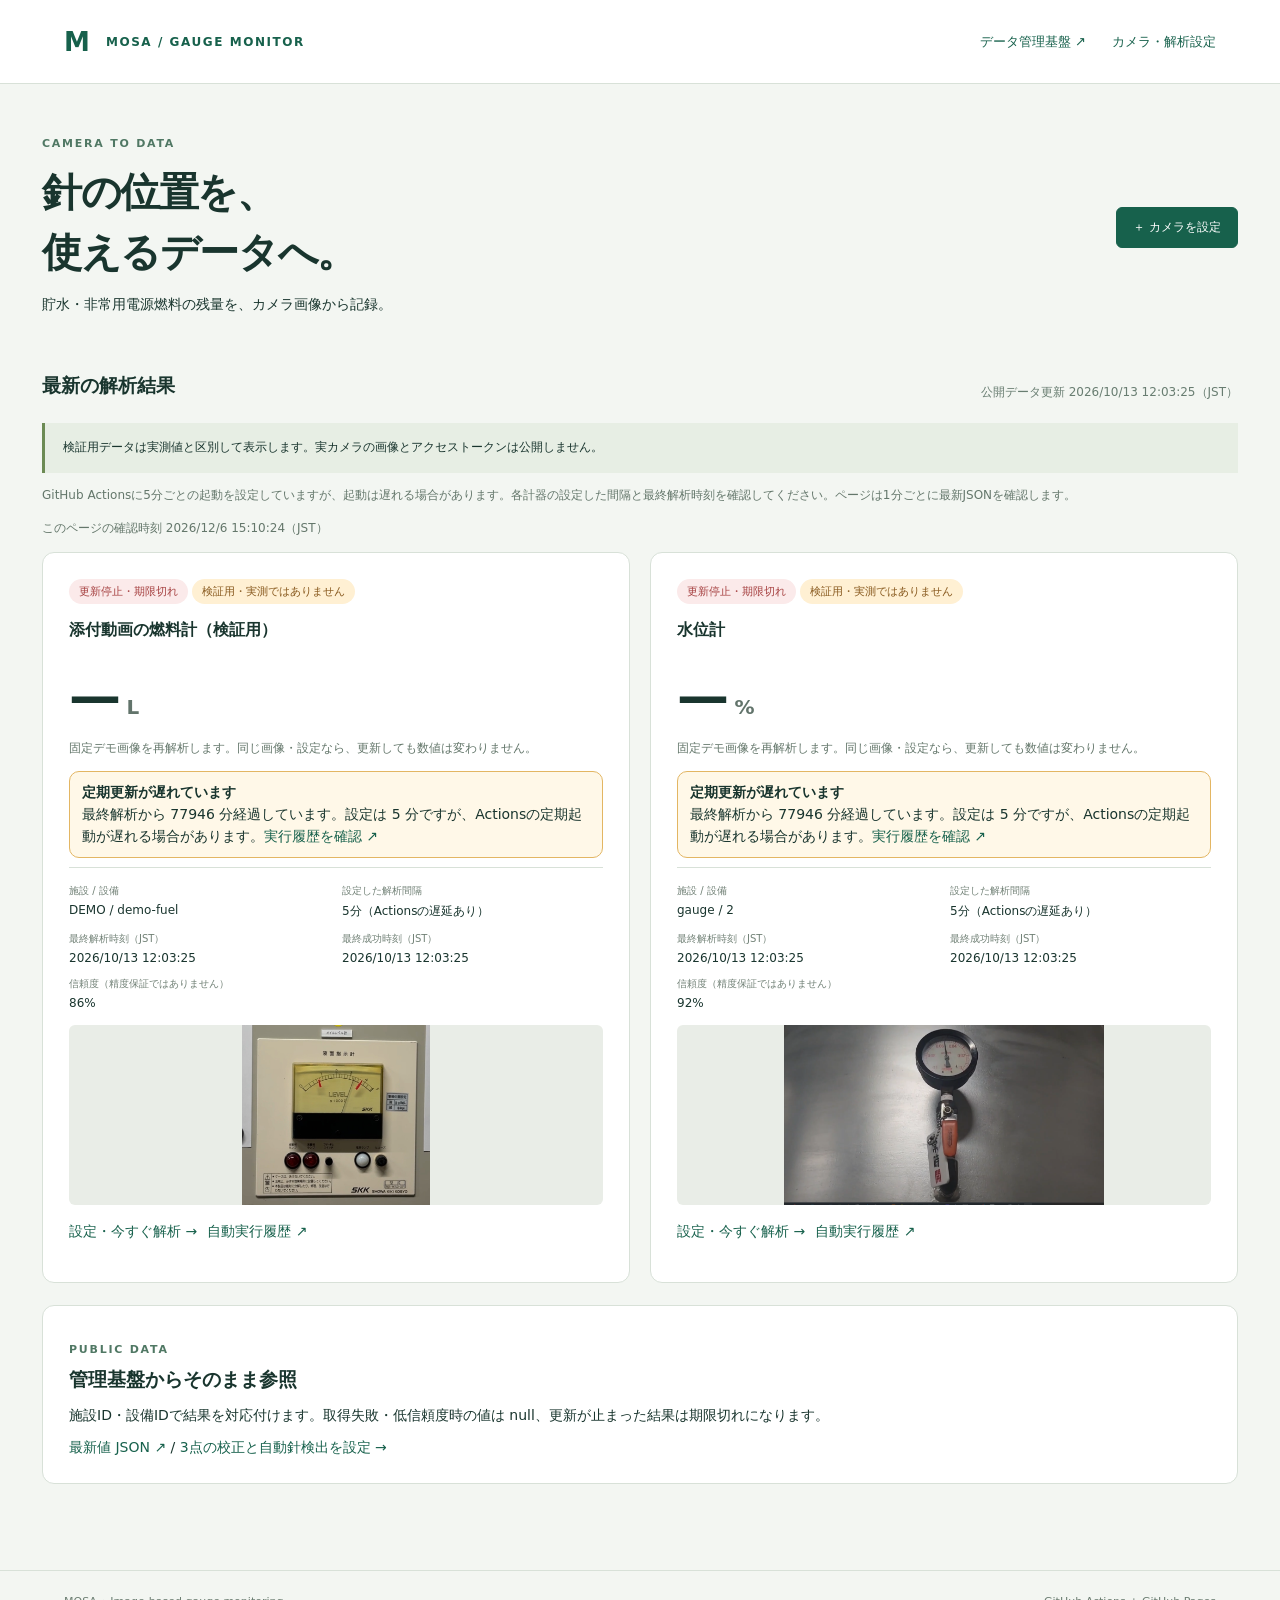
==== commit d0be7cbf: "Round gauge measurements to one decimal place" ====
--- a/docs/index.html
+++ b/docs/index.html
@@ -1 +1 @@
-<!doctype html><html lang="ja"><head><meta charset="utf-8"><meta name="viewport" content="width=device-width,initial-scale=1"><title>針式メーター監視 | MOSA</title><link rel="stylesheet" href="assets/style.css"></head><body><header><a class="brand" href="./">M <span>MOSA / GAUGE MONITOR</span></a><nav><a href="https://mosa-github.github.io/data_test_server_page/">データ管理基盤 ↗</a><a href="settings.html">カメラ・解析設定</a></nav></header><main><div class="hero"><div><p class="eyebrow">CAMERA TO DATA</p><h1>針の位置を、<br>使えるデータへ。</h1><p>貯水・非常用電源燃料の残量を、カメラ画像から記録。</p></div><a class="button primary" href="settings.html">＋ カメラを設定</a></div><div class="section-title"><h2>最新の解析結果</h2><span id="updated">読み込み中…</span></div><p class="notice">検証用データは実測値と区別して表示します。実カメラの画像とアクセストークンは公開しません。</p><p class="hint">GitHub Actionsに5分ごとの起動を設定していますが、起動は遅れる場合があります。各計器の設定した間隔と最終解析時刻を確認してください。ページは1分ごとに最新JSONを確認します。</p><p id="lastChecked" class="hint" role="status"></p><div id="readings" class="cards"></div><section class="panel"><p class="eyebrow">PUBLIC DATA</p><h2>管理基盤からそのまま参照</h2><p>施設ID・設備IDで結果を対応付けます。取得失敗・低信頼度時の値は null、更新が止まった結果は期限切れになります。</p><a href="data/latest.json">最新値 JSON ↗</a> / <a href="settings.html">3点の校正と自動針検出を設定 →</a></section></main><footer>MOSA • Image-based gauge monitoring <span>GitHub Actions + GitHub Pages</span></footer><script type="module" src="assets/dashboard.js?v=20261013-2"></script></body></html>+<!doctype html><html lang="ja"><head><meta charset="utf-8"><meta name="viewport" content="width=device-width,initial-scale=1"><title>針式メーター監視 | MOSA</title><link rel="stylesheet" href="assets/style.css"></head><body><header><a class="brand" href="./">M <span>MOSA / GAUGE MONITOR</span></a><nav><a href="https://mosa-github.github.io/data_test_server_page/">データ管理基盤 ↗</a><a href="settings.html">カメラ・解析設定</a></nav></header><main><div class="hero"><div><p class="eyebrow">CAMERA TO DATA</p><h1>針の位置を、<br>使えるデータへ。</h1><p>貯水・非常用電源燃料の残量を、カメラ画像から記録。</p></div><a class="button primary" href="settings.html">＋ カメラを設定</a></div><div class="section-title"><h2>最新の解析結果</h2><span id="updated">読み込み中…</span></div><p class="notice">検証用データは実測値と区別して表示します。実カメラの画像とアクセストークンは公開しません。</p><p class="hint">GitHub Actionsに5分ごとの起動を設定していますが、起動は遅れる場合があります。各計器の設定した間隔と最終解析時刻を確認してください。ページは1分ごとに最新JSONを確認します。</p><p id="lastChecked" class="hint" role="status"></p><div id="readings" class="cards"></div><section class="panel"><p class="eyebrow">PUBLIC DATA</p><h2>管理基盤からそのまま参照</h2><p>施設ID・設備IDで結果を対応付けます。取得失敗・低信頼度時の値は null、更新が止まった結果は期限切れになります。</p><a href="data/latest.json">最新値 JSON ↗</a> / <a href="settings.html">3点の校正と自動針検出を設定 →</a></section></main><footer>MOSA • Image-based gauge monitoring <span>GitHub Actions + GitHub Pages</span></footer><script type="module" src="assets/dashboard.js?v=20261013-3"></script></body></html>
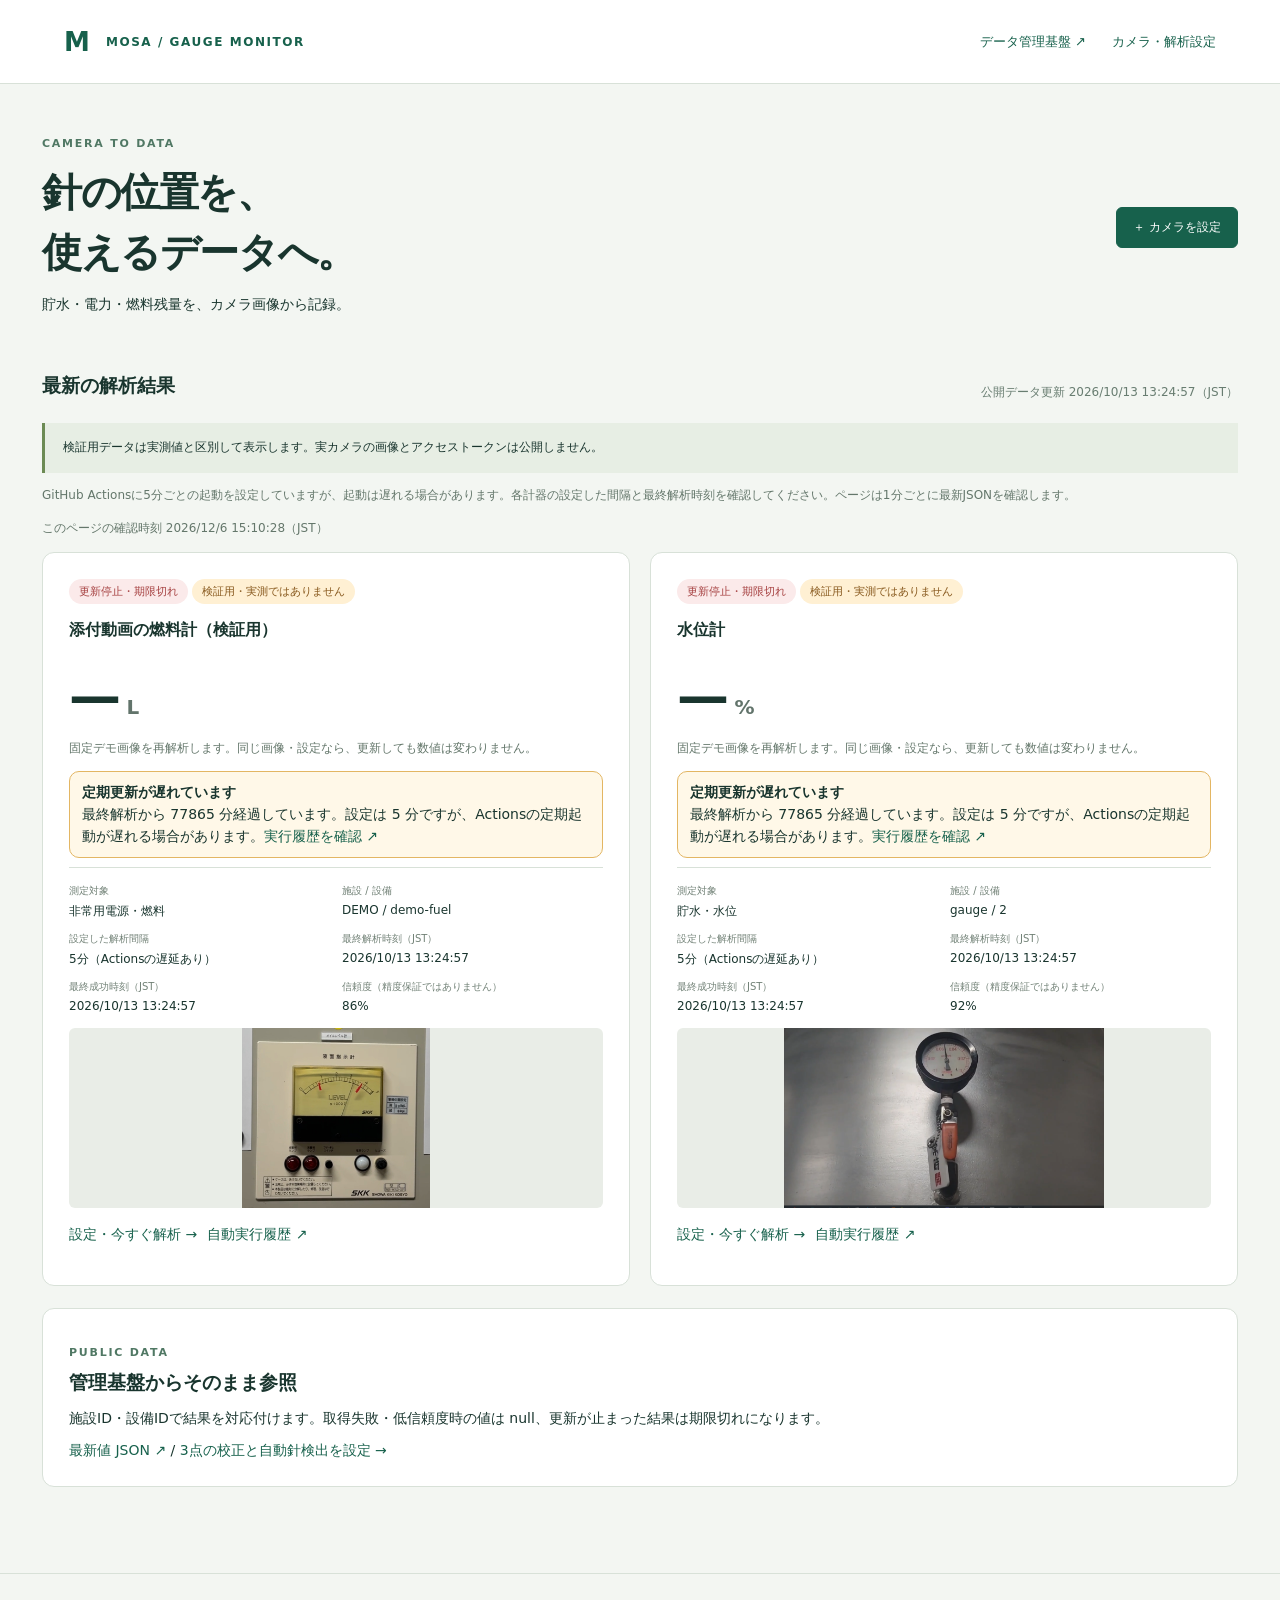
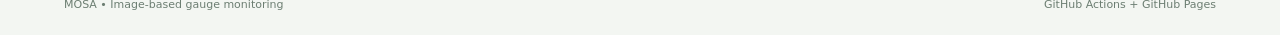
==== commit f78806df: "Add power as a camera gauge measurement type" ====
--- a/docs/index.html
+++ b/docs/index.html
@@ -1 +1 @@
-<!doctype html><html lang="ja"><head><meta charset="utf-8"><meta name="viewport" content="width=device-width,initial-scale=1"><title>針式メーター監視 | MOSA</title><link rel="stylesheet" href="assets/style.css"></head><body><header><a class="brand" href="./">M <span>MOSA / GAUGE MONITOR</span></a><nav><a href="https://mosa-github.github.io/data_test_server_page/">データ管理基盤 ↗</a><a href="settings.html">カメラ・解析設定</a></nav></header><main><div class="hero"><div><p class="eyebrow">CAMERA TO DATA</p><h1>針の位置を、<br>使えるデータへ。</h1><p>貯水・非常用電源燃料の残量を、カメラ画像から記録。</p></div><a class="button primary" href="settings.html">＋ カメラを設定</a></div><div class="section-title"><h2>最新の解析結果</h2><span id="updated">読み込み中…</span></div><p class="notice">検証用データは実測値と区別して表示します。実カメラの画像とアクセストークンは公開しません。</p><p class="hint">GitHub Actionsに5分ごとの起動を設定していますが、起動は遅れる場合があります。各計器の設定した間隔と最終解析時刻を確認してください。ページは1分ごとに最新JSONを確認します。</p><p id="lastChecked" class="hint" role="status"></p><div id="readings" class="cards"></div><section class="panel"><p class="eyebrow">PUBLIC DATA</p><h2>管理基盤からそのまま参照</h2><p>施設ID・設備IDで結果を対応付けます。取得失敗・低信頼度時の値は null、更新が止まった結果は期限切れになります。</p><a href="data/latest.json">最新値 JSON ↗</a> / <a href="settings.html">3点の校正と自動針検出を設定 →</a></section></main><footer>MOSA • Image-based gauge monitoring <span>GitHub Actions + GitHub Pages</span></footer><script type="module" src="assets/dashboard.js?v=20261013-3"></script></body></html>+<!doctype html><html lang="ja"><head><meta charset="utf-8"><meta name="viewport" content="width=device-width,initial-scale=1"><title>針式メーター監視 | MOSA</title><link rel="stylesheet" href="assets/style.css"></head><body><header><a class="brand" href="./">M <span>MOSA / GAUGE MONITOR</span></a><nav><a href="https://mosa-github.github.io/data_test_server_page/">データ管理基盤 ↗</a><a href="settings.html">カメラ・解析設定</a></nav></header><main><div class="hero"><div><p class="eyebrow">CAMERA TO DATA</p><h1>針の位置を、<br>使えるデータへ。</h1><p>貯水・電力・燃料残量を、カメラ画像から記録。</p></div><a class="button primary" href="settings.html">＋ カメラを設定</a></div><div class="section-title"><h2>最新の解析結果</h2><span id="updated">読み込み中…</span></div><p class="notice">検証用データは実測値と区別して表示します。実カメラの画像とアクセストークンは公開しません。</p><p class="hint">GitHub Actionsに5分ごとの起動を設定していますが、起動は遅れる場合があります。各計器の設定した間隔と最終解析時刻を確認してください。ページは1分ごとに最新JSONを確認します。</p><p id="lastChecked" class="hint" role="status"></p><div id="readings" class="cards"></div><section class="panel"><p class="eyebrow">PUBLIC DATA</p><h2>管理基盤からそのまま参照</h2><p>施設ID・設備IDで結果を対応付けます。取得失敗・低信頼度時の値は null、更新が止まった結果は期限切れになります。</p><a href="data/latest.json">最新値 JSON ↗</a> / <a href="settings.html">3点の校正と自動針検出を設定 →</a></section></main><footer>MOSA • Image-based gauge monitoring <span>GitHub Actions + GitHub Pages</span></footer><script type="module" src="assets/dashboard.js?v=20261013-4"></script></body></html>
